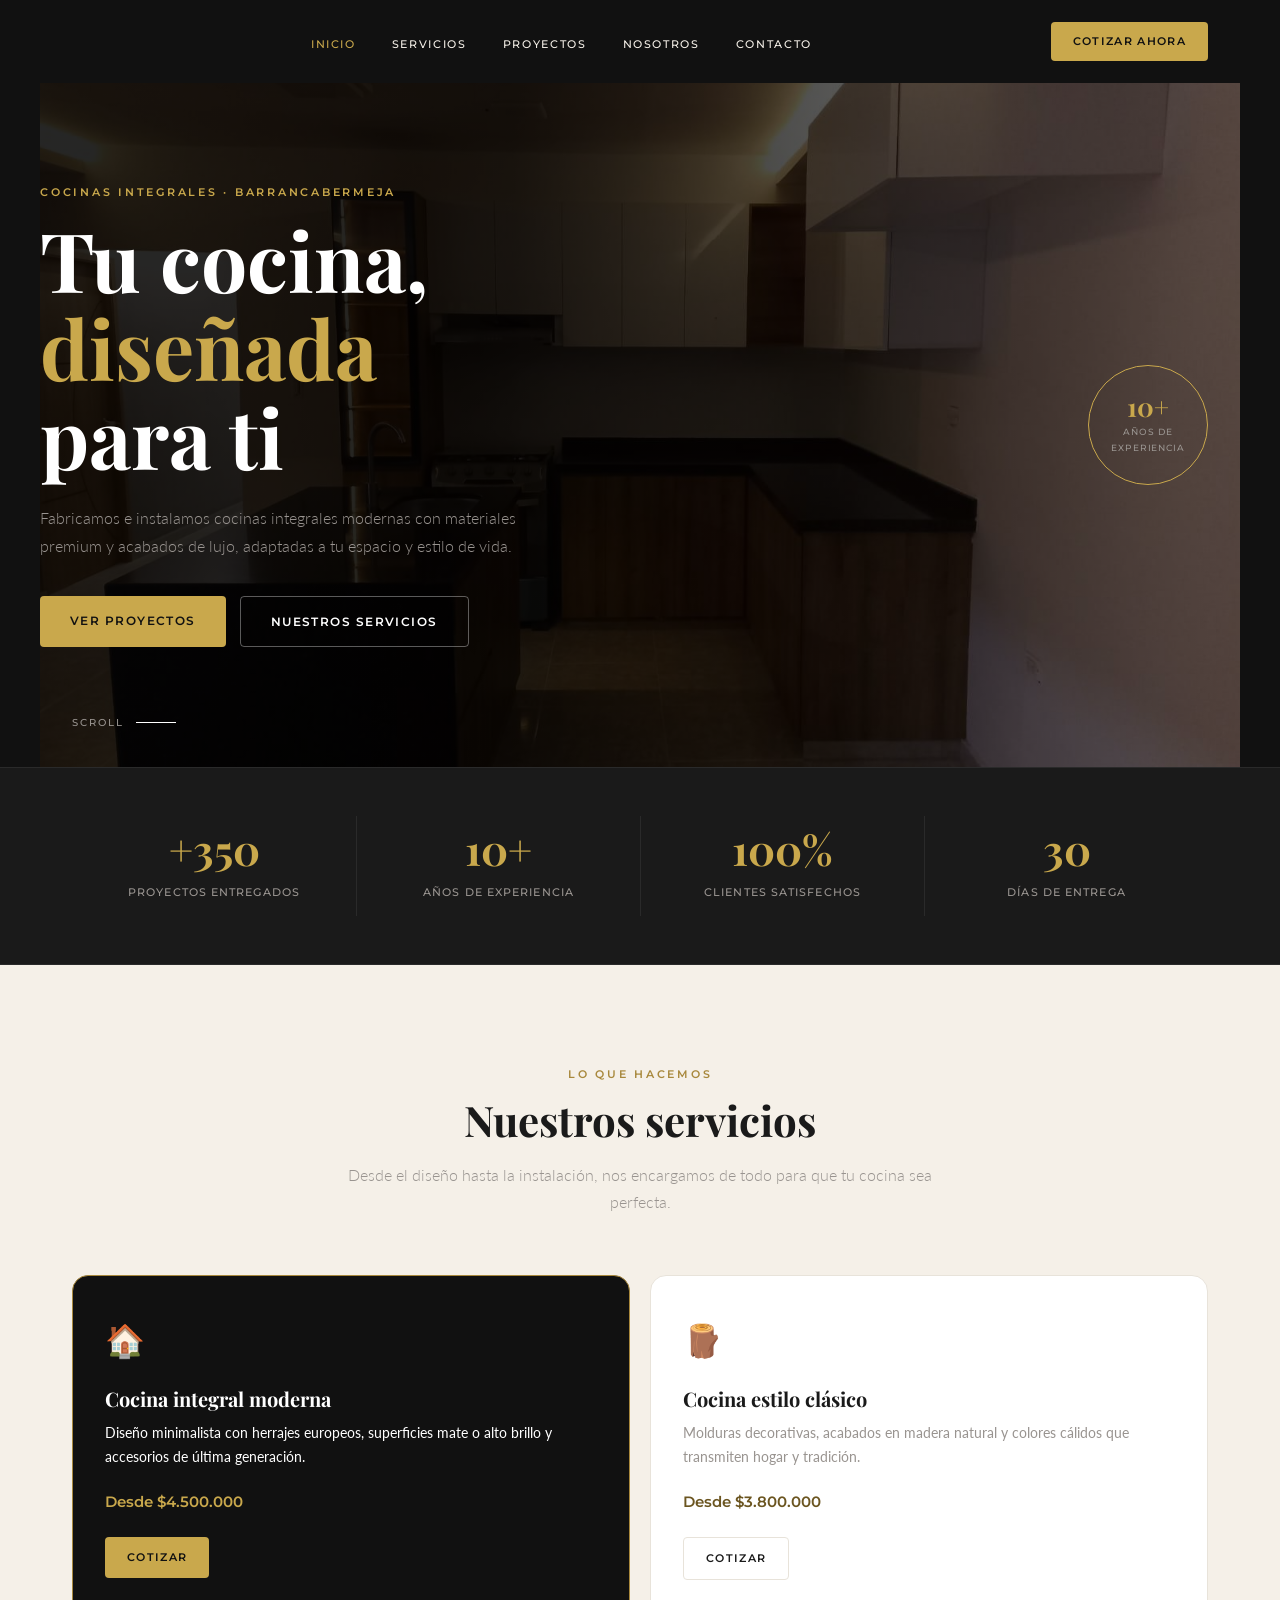
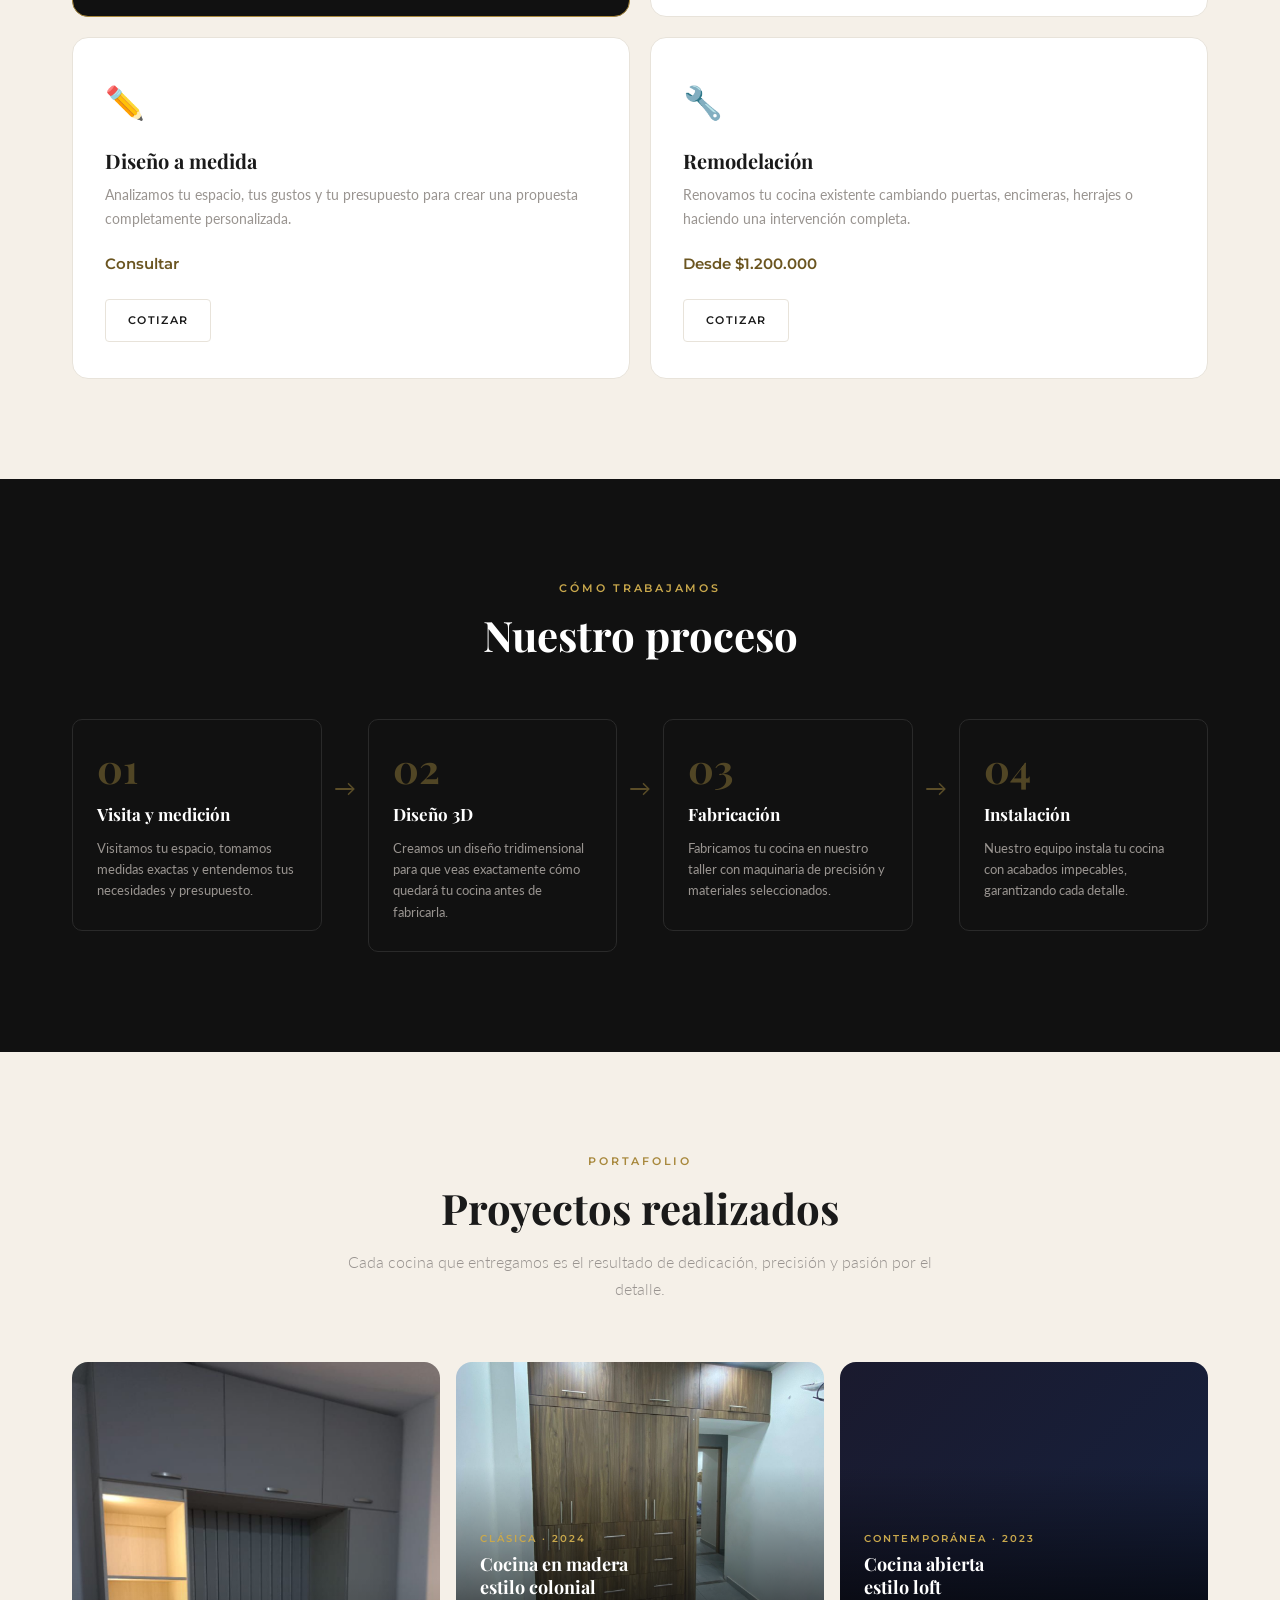
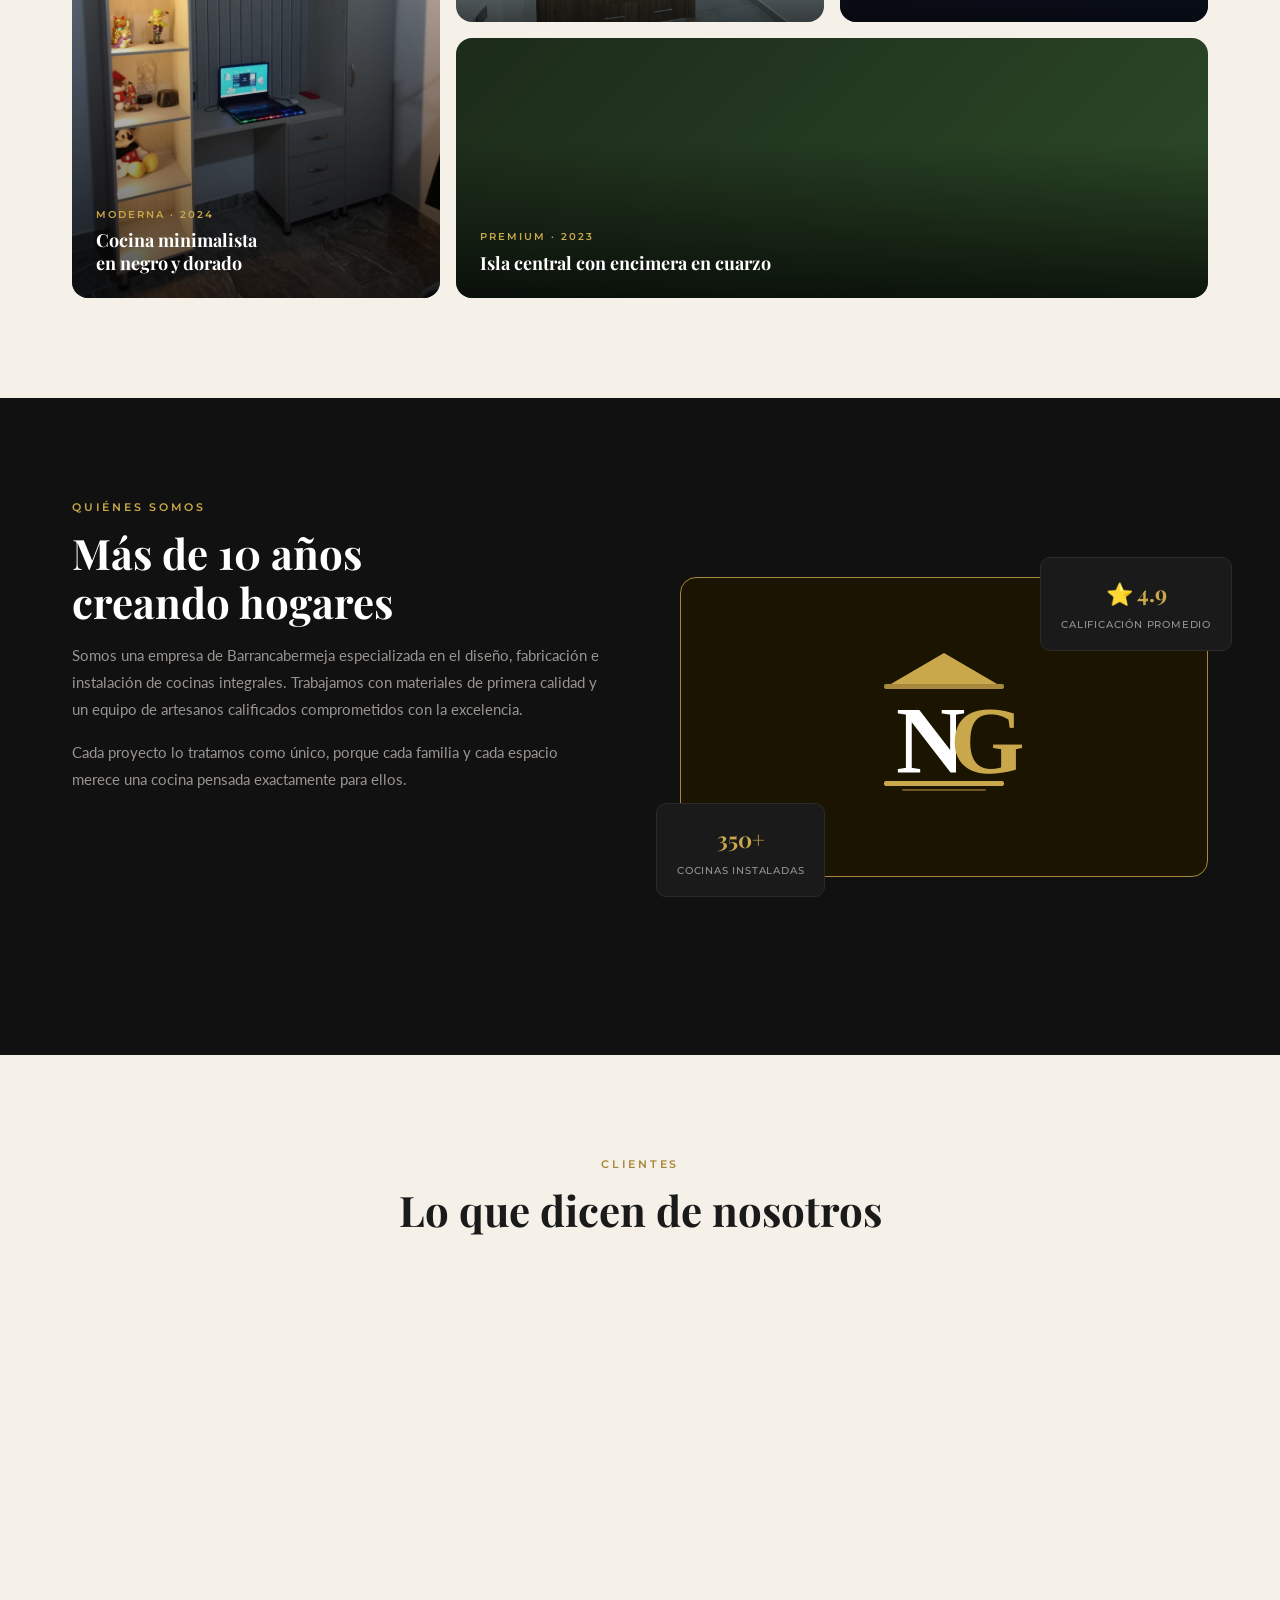
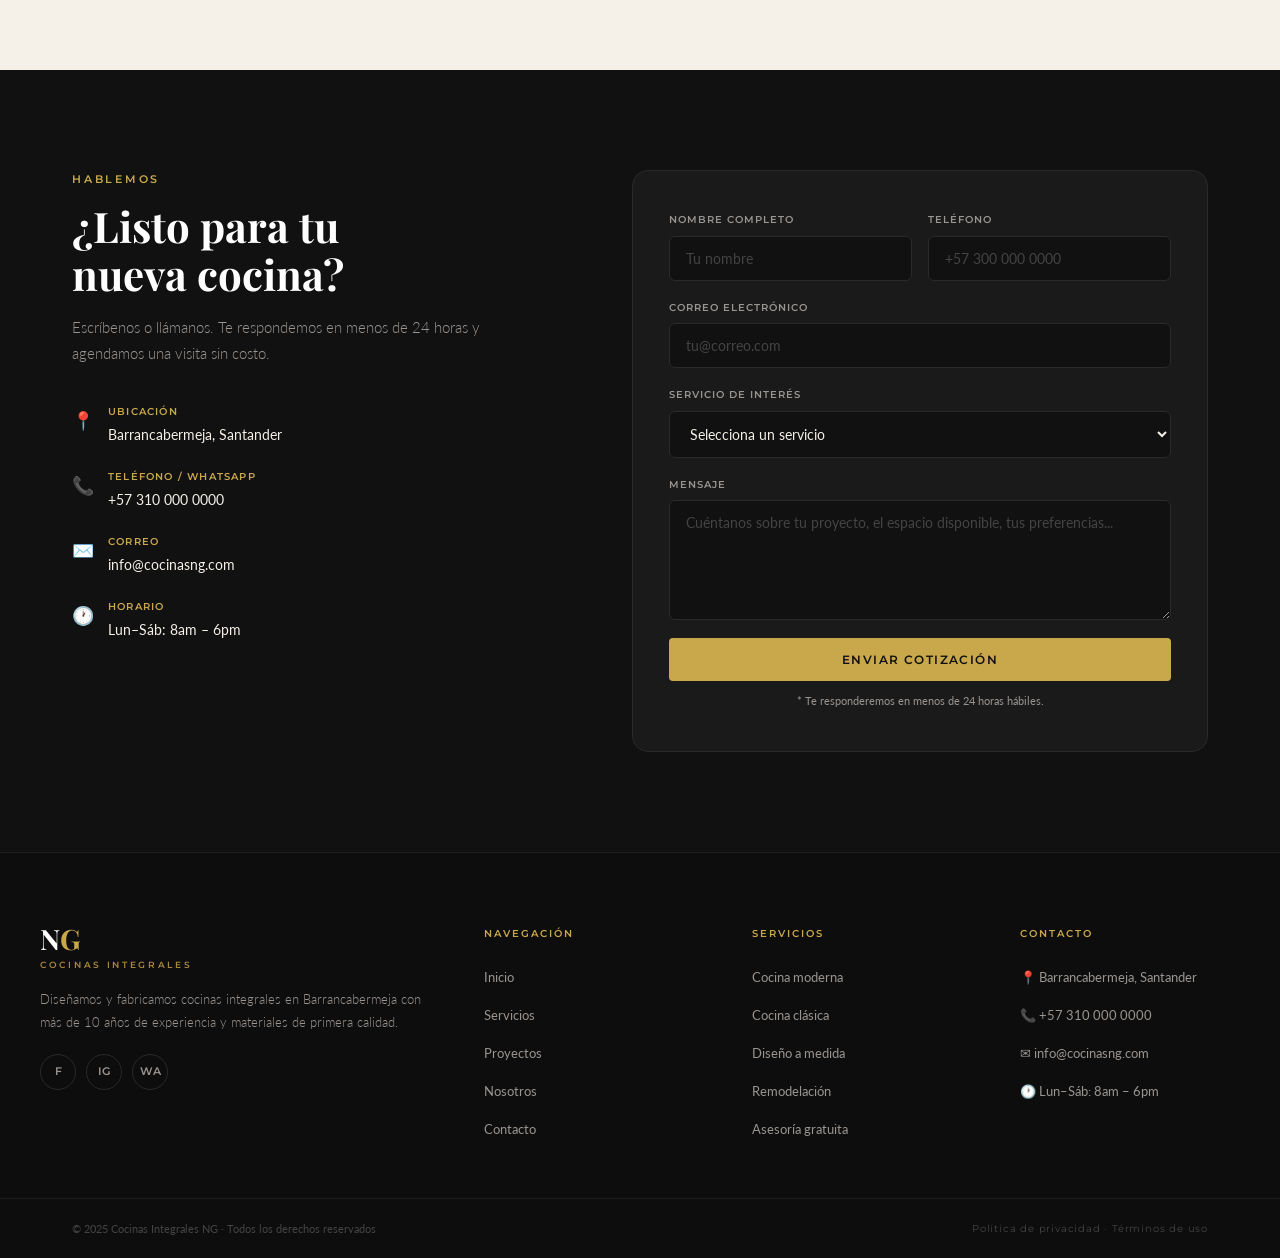
==== proyecto NG/src/templates/index.html @ b02a529f "Add files via upload" ====
<!DOCTYPE html>
<html lang="es">
<head>
  <meta charset="UTF-8" />
  <meta name="viewport" content="width=device-width, initial-scale=1.0" />
  <title>Cocinas Integrales NG — Barrancabermeja</title>
  <link rel="stylesheet" href="../static/css/style.css" />
  <link rel="preconnect" href="https://fonts.googleapis.com" />
  <link rel="preconnect" href="https://fonts.gstatic.com" crossorigin />
  <link href="https://fonts.googleapis.com/css2?family=Playfair+Display:ital,wght@0,400;0,700;1,400&family=Montserrat:wght@300;400;500;600&family=Lato:wght@300;400;700&display=swap" rel="stylesheet" />
</head>
<body>

  <!-- ═══════════════════ HEADER / NAV ═══════════════════ -->
  <header class="header" id="header">
    <nav class="nav container">
      <div class="nav__logo">
        <!-- <span class="nav__logo-n">N</span><span class="nav__logo-g">G</span> -->
      
    </div>
      <ul class="nav__links">
        <li><a href="#inicio" class="nav__link active">Inicio</a></li>
        <li><a href="#servicios" class="nav__link">Servicios</a></li>
        <li><a href="#proyectos" class="nav__link">Proyectos</a></li>
        <li><a href="#nosotros" class="nav__link">Nosotros</a></li>
        <li><a href="#contacto" class="nav__link">Contacto</a></li>
      </ul>
      <a href="#contacto" class="btn btn--gold nav__cta">Cotizar ahora</a>
      <button class="nav__burger" id="burger" aria-label="Menú">
        <span></span><span></span><span></span>
      </button>
    </nav>

    <!-- HERO -->
    <section class="hero container" id="inicio">
      <div class="hero__content">
        <p class="eyebrow">Cocinas Integrales · Barrancabermeja</p>
        <h1 class="hero__title">
          Tu cocina,<br>
          <span class="hero__title--gold">diseñada</span><br>
          para ti
        </h1>
        <p class="hero__sub">Fabricamos e instalamos cocinas integrales modernas con materiales premium y acabados de lujo, adaptadas a tu espacio y estilo de vida.</p>
        <div class="hero__actions">
          <a href="#proyectos" class="btn btn--gold">Ver proyectos</a>
          <a href="#servicios" class="btn btn--outline">Nuestros servicios</a>
        </div>
      </div>
      <div class="hero__badge">
        <div class="hero__badge-inner">
          <span class="hero__badge-num">10+</span>
          <span class="hero__badge-text">Años de<br>experiencia</span>
        </div>
      </div>
      <div class="hero__scroll">
        <span>Scroll</span>
        <div class="hero__scroll-line"></div>
      </div>
    </section>
  </header>

  <!-- ═══════════════════ STATS ═══════════════════ -->
  <section class="stats">
    <div class="container stats__grid">
      <div class="stat">
        <span class="stat__num">+350</span>
        <span class="stat__label">Proyectos entregados</span>
      </div>
      <div class="stat stat--divider">
        <span class="stat__num">10+</span>
        <span class="stat__label">Años de experiencia</span>
      </div>
      <div class="stat stat--divider">
        <span class="stat__num">100%</span>
        <span class="stat__label">Clientes satisfechos</span>
      </div>
      <div class="stat stat--divider">
        <span class="stat__num">30</span>
        <span class="stat__label">Días de entrega</span>
      </div>
    </div>
  </section>

  <!-- ═══════════════════ SERVICIOS ═══════════════════ -->
  <section class="servicios section" id="servicios">
    <div class="container">
      <div class="section__header">
        <p class="eyebrow eyebrow--dark">Lo que hacemos</p>
        <h2 class="section__title">Nuestros servicios</h2>
        <p class="section__sub">Desde el diseño hasta la instalación, nos encargamos de todo para que tu cocina sea perfecta.</p>
      </div>
      <div class="servicios__grid">
        <div class="service-card service-card--featured">
          <div class="service-card__icon">🏠</div>
          <h3 class="service-card__title">Cocina integral moderna</h3>
          <p class="service-card__text">Diseño minimalista con herrajes europeos, superficies mate o alto brillo y accesorios de última generación.</p>
          <div class="service-card__price">Desde $4.500.000</div>
          <a href="#contacto" class="btn btn--gold service-card__btn">Cotizar</a>
        </div>
        <div class="service-card">
          <div class="service-card__icon">🪵</div>
          <h3 class="service-card__title">Cocina estilo clásico</h3>
          <p class="service-card__text">Molduras decorativas, acabados en madera natural y colores cálidos que transmiten hogar y tradición.</p>
          <div class="service-card__price">Desde $3.800.000</div>
          <a href="#contacto" class="btn btn--outline-dark service-card__btn">Cotizar</a>
        </div>
        <div class="service-card">
          <div class="service-card__icon">✏️</div>
          <h3 class="service-card__title">Diseño a medida</h3>
          <p class="service-card__text">Analizamos tu espacio, tus gustos y tu presupuesto para crear una propuesta completamente personalizada.</p>
          <div class="service-card__price">Consultar</div>
          <a href="#contacto" class="btn btn--outline-dark service-card__btn">Cotizar</a>
        </div>
        <div class="service-card">
          <div class="service-card__icon">🔧</div>
          <h3 class="service-card__title">Remodelación</h3>
          <p class="service-card__text">Renovamos tu cocina existente cambiando puertas, encimeras, herrajes o haciendo una intervención completa.</p>
          <div class="service-card__price">Desde $1.200.000</div>
          <a href="#contacto" class="btn btn--outline-dark service-card__btn">Cotizar</a>
        </div>
      </div>
    </div>
  </section>

  <!-- ═══════════════════ PROCESO ═══════════════════ -->
  <section class="proceso section" id="proceso">
    <div class="container">
      <div class="section__header">
        <p class="eyebrow eyebrow--gold">Cómo trabajamos</p>
        <h2 class="section__title section__title--light">Nuestro proceso</h2>
      </div>
      <div class="proceso__steps">
        <div class="step">
          <div class="step__num">01</div>
          <h3 class="step__title">Visita y medición</h3>
          <p class="step__text">Visitamos tu espacio, tomamos medidas exactas y entendemos tus necesidades y presupuesto.</p>
        </div>
        <div class="step__arrow">→</div>
        <div class="step">
          <div class="step__num">02</div>
          <h3 class="step__title">Diseño 3D</h3>
          <p class="step__text">Creamos un diseño tridimensional para que veas exactamente cómo quedará tu cocina antes de fabricarla.</p>
        </div>
        <div class="step__arrow">→</div>
        <div class="step">
          <div class="step__num">03</div>
          <h3 class="step__title">Fabricación</h3>
          <p class="step__text">Fabricamos tu cocina en nuestro taller con maquinaria de precisión y materiales seleccionados.</p>
        </div>
        <div class="step__arrow">→</div>
        <div class="step">
          <div class="step__num">04</div>
          <h3 class="step__title">Instalación</h3>
          <p class="step__text">Nuestro equipo instala tu cocina con acabados impecables, garantizando cada detalle.</p>
        </div>
      </div>
    </div>
  </section>

  <!-- ═══════════════════ PROYECTOS ═══════════════════ -->
  <section class="proyectos section" id="proyectos">
    <div class="container">
      <div class="section__header">
        <p class="eyebrow eyebrow--dark">Portafolio</p>
        <h2 class="section__title">Proyectos realizados</h2>
        <p class="section__sub">Cada cocina que entregamos es el resultado de dedicación, precisión y pasión por el detalle.</p>
      </div>
      <div class="proyectos__grid">
        <div class="proyecto-card proyecto-card--tall">
          <div class="proyecto-card__img" style="background-image: url('../static/img/close_escritorio.jpeg'); background-size: cover; background-position: center;">
            <div class="proyecto-card__overlay">
              <span class="proyecto-card__tag">Moderna · 2024</span>
              <h3 class="proyecto-card__title">Cocina minimalista<br>en negro y dorado</h3>
            </div>
          </div>
        </div>
        <div class="proyecto-card">
          <div class="proyecto-card__img" style="background-image: url('../static/img/closet.jpeg'); background-size: cover; background-position: center;">
            <div class="proyecto-card__overlay">
              <span class="proyecto-card__tag">Clásica · 2024</span>
              <h3 class="proyecto-card__title">Cocina en madera<br>estilo colonial</h3>
            </div>
          </div>
        </div>
        <div class="proyecto-card">
          <div class="proyecto-card__img" style="background: linear-gradient(135deg, #1a1a2e 0%, #16213e 100%);">
            <div class="proyecto-card__overlay">
              <span class="proyecto-card__tag">Contemporánea · 2023</span>
              <h3 class="proyecto-card__title">Cocina abierta<br>estilo loft</h3>
            </div>
          </div>
        </div>
        <div class="proyecto-card proyecto-card--wide">
          <div class="proyecto-card__img" style="background: linear-gradient(135deg, #1c2b1a 0%, #2d4a28 100%);">
            <div class="proyecto-card__overlay">
              <span class="proyecto-card__tag">Premium · 2023</span>
              <h3 class="proyecto-card__title">Isla central con encimera en cuarzo</h3>
            </div>
          </div>
        </div>
      </div>
    </div>
  </section>

  <!-- ═══════════════════ NOSOTROS ═══════════════════ -->
  <section class="nosotros section" id="nosotros">
    <div class="container nosotros__layout">
      <div class="nosotros__content">
        <p class="eyebrow eyebrow--gold">Quiénes somos</p>
        <h2 class="section__title section__title--light">Más de 10 años<br>creando hogares</h2>
        <p class="nosotros__text">Somos una empresa de Barrancabermeja especializada en el diseño, fabricación e instalación de cocinas integrales. Trabajamos con materiales de primera calidad y un equipo de artesanos calificados comprometidos con la excelencia.</p>
        <p class="nosotros__text">Cada proyecto lo tratamos como único, porque cada familia y cada espacio merece una cocina pensada exactamente para ellos.</p>
        <div class="nosotros__features">
          <div class="feature">
            <div class="feature__icon">✓</div>
            <span>Garantía de 1 año en materiales e instalación</span>
          </div>
          <div class="feature">
            <div class="feature__icon">✓</div>
            <span>Materiales importados de alta durabilidad</span>
          </div>
          <div class="feature">
            <div class="feature__icon">✓</div>
            <span>Diseño 3D gratuito con cada cotización</span>
          </div>
          <div class="feature">
            <div class="feature__icon">✓</div>
            <span>Financiación disponible</span>
          </div>
        </div>
      </div>
      <div class="nosotros__visual">
        <div class="nosotros__card-big">
          <div class="nosotros__logo-display">
            <div class="ng-icon">
              <svg viewBox="0 0 200 180" xmlns="http://www.w3.org/2000/svg">
                <polygon points="100,20 160,55 40,55" fill="#C9A84C"/>
                <rect x="40" y="51" width="120" height="5" rx="2" fill="#A8883C"/>
                <text x="52" y="140" font-family="Georgia, serif" font-size="96" font-weight="700" fill="#FFFFFF">N</text>
                <text x="106" y="140" font-family="Georgia, serif" font-size="96" font-weight="700" fill="#C9A84C">G</text>
                <rect x="40" y="148" width="120" height="5" rx="2" fill="#C9A84C"/>
                <rect x="58" y="156" width="84" height="2" rx="1" fill="#A8883C" opacity="0.6"/>
              </svg>
            </div>
          </div>
        </div>
        <div class="nosotros__card-sm nosotros__card-sm--1">
          <span class="nosotros__card-num">350+</span>
          <span class="nosotros__card-label">Cocinas instaladas</span>
        </div>
        <div class="nosotros__card-sm nosotros__card-sm--2">
          <span class="nosotros__card-num">⭐ 4.9</span>
          <span class="nosotros__card-label">Calificación promedio</span>
        </div>
      </div>
    </div>
  </section>

  <!-- ═══════════════════ TESTIMONIOS ═══════════════════ -->
  <section class="testimonios section">
    <div class="container">
      <div class="section__header">
        <p class="eyebrow eyebrow--dark">Clientes</p>
        <h2 class="section__title">Lo que dicen de nosotros</h2>
      </div>
      <div class="testimonios__grid">
        <div class="testimonio">
          <div class="testimonio__stars">★★★★★</div>
          <p class="testimonio__text">"Quedé encantada con el resultado. El equipo de NG fue muy profesional, cumplieron los tiempos y la cocina quedó exactamente como la soñé."</p>
          <div class="testimonio__author">
            <div class="testimonio__avatar">MP</div>
            <div>
              <div class="testimonio__name">María Pérez</div>
              <div class="testimonio__city">Barrancabermeja</div>
            </div>
          </div>
        </div>
        <div class="testimonio testimonio--featured">
          <div class="testimonio__stars">★★★★★</div>
          <p class="testimonio__text">"El diseño 3D que nos mostraron fue clave para tomar la decisión. Ver la cocina antes de fabricarla nos dio mucha confianza. El resultado superó nuestras expectativas."</p>
          <div class="testimonio__author">
            <div class="testimonio__avatar">CR</div>
            <div>
              <div class="testimonio__name">Carlos Rodríguez</div>
              <div class="testimonio__city">Barrancabermeja</div>
            </div>
          </div>
        </div>
        <div class="testimonio">
          <div class="testimonio__stars">★★★★★</div>
          <p class="testimonio__text">"Remodelamos nuestra cocina antigua y parece otra. Excelentes materiales, buen precio y atención personalizada. Los recomiendo sin dudar."</p>
          <div class="testimonio__author">
            <div class="testimonio__avatar">LG</div>
            <div>
              <div class="testimonio__name">Laura Gómez</div>
              <div class="testimonio__city">Barrancabermeja</div>
            </div>
          </div>
        </div>
      </div>
    </div>
  </section>

  <!-- ═══════════════════ CONTACTO ═══════════════════ -->
  <section class="contacto section" id="contacto">
    <div class="container contacto__layout">
      <div class="contacto__info">
        <p class="eyebrow eyebrow--gold">Hablemos</p>
        <h2 class="section__title section__title--light">¿Listo para tu<br>nueva cocina?</h2>
        <p class="contacto__sub">Escríbenos o llámanos. Te respondemos en menos de 24 horas y agendamos una visita sin costo.</p>
        <div class="contacto__datos">
          <div class="contacto__dato">
            <span class="contacto__dato-icon">📍</span>
            <div>
              <div class="contacto__dato-title">Ubicación</div>
              <div class="contacto__dato-val">Barrancabermeja, Santander</div>
            </div>
          </div>
          <div class="contacto__dato">
            <span class="contacto__dato-icon">📞</span>
            <div>
              <div class="contacto__dato-title">Teléfono / WhatsApp</div>
              <div class="contacto__dato-val">+57 310 000 0000</div>
            </div>
          </div>
          <div class="contacto__dato">
            <span class="contacto__dato-icon">✉️</span>
            <div>
              <div class="contacto__dato-title">Correo</div>
              <div class="contacto__dato-val">info@cocinasng.com</div>
            </div>
          </div>
          <div class="contacto__dato">
            <span class="contacto__dato-icon">🕐</span>
            <div>
              <div class="contacto__dato-title">Horario</div>
              <div class="contacto__dato-val">Lun–Sáb: 8am – 6pm</div>
            </div>
          </div>
        </div>
      </div>
      <form class="contacto__form" id="form">
        <div class="form__row">
          <div class="form__group">
            <label class="form__label" for="nombre">Nombre completo</label>
            <input class="form__input" type="text" id="nombre" placeholder="Tu nombre" />
          </div>
          <div class="form__group">
            <label class="form__label" for="telefono">Teléfono</label>
            <input class="form__input" type="tel" id="telefono" placeholder="+57 300 000 0000" />
          </div>
        </div>
        <div class="form__group">
          <label class="form__label" for="email">Correo electrónico</label>
          <input class="form__input" type="email" id="email" placeholder="tu@correo.com" />
        </div>
        <div class="form__group">
          <label class="form__label" for="servicio">Servicio de interés</label>
          <select class="form__input form__select" id="servicio">
            <option value="">Selecciona un servicio</option>
            <option>Cocina integral moderna</option>
            <option>Cocina estilo clásico</option>
            <option>Diseño a medida</option>
            <option>Remodelación</option>
          </select>
        </div>
        <div class="form__group">
          <label class="form__label" for="mensaje">Mensaje</label>
          <textarea class="form__input form__textarea" id="mensaje" placeholder="Cuéntanos sobre tu proyecto, el espacio disponible, tus preferencias..."></textarea>
        </div>
        <button type="submit" class="btn btn--gold btn--full">Enviar cotización</button>
        <p class="form__note">* Te responderemos en menos de 24 horas hábiles.</p>
      </form>
    </div>
  </section>

  <!-- ═══════════════════ FOOTER ═══════════════════ -->
  <footer class="footer">
    <div class="container footer__top">
      <div class="footer__brand">
        <div class="footer__logo">
          <span class="footer__logo-n">N</span><span class="footer__logo-g">G</span>
        </div>
        <p class="footer__tagline">COCINAS INTEGRALES</p>
        <p class="footer__desc">Diseñamos y fabricamos cocinas integrales en Barrancabermeja con más de 10 años de experiencia y materiales de primera calidad.</p>
        <div class="footer__social">
          <a href="#" class="footer__social-link" aria-label="Facebook">f</a>
          <a href="#" class="footer__social-link" aria-label="Instagram">ig</a>
          <a href="#" class="footer__social-link" aria-label="WhatsApp">wa</a>
        </div>
      </div>
      <div class="footer__col">
        <h4 class="footer__col-title">Navegación</h4>
        <ul class="footer__links">
          <li><a href="#inicio" class="footer__link">Inicio</a></li>
          <li><a href="#servicios" class="footer__link">Servicios</a></li>
          <li><a href="#proyectos" class="footer__link">Proyectos</a></li>
          <li><a href="#nosotros" class="footer__link">Nosotros</a></li>
          <li><a href="#contacto" class="footer__link">Contacto</a></li>
        </ul>
      </div>
      <div class="footer__col">
        <h4 class="footer__col-title">Servicios</h4>
        <ul class="footer__links">
          <li><a href="#" class="footer__link">Cocina moderna</a></li>
          <li><a href="#" class="footer__link">Cocina clásica</a></li>
          <li><a href="#" class="footer__link">Diseño a medida</a></li>
          <li><a href="#" class="footer__link">Remodelación</a></li>
          <li><a href="#" class="footer__link">Asesoría gratuita</a></li>
        </ul>
      </div>
      <div class="footer__col">
        <h4 class="footer__col-title">Contacto</h4>
        <ul class="footer__links">
          <li><a href="#" class="footer__link">📍 Barrancabermeja, Santander</a></li>
          <li><a href="tel:+573100000000" class="footer__link">📞 +57 310 000 0000</a></li>
          <li><a href="mailto:info@cocinasng.com" class="footer__link">✉ info@cocinasng.com</a></li>
          <li><a href="#" class="footer__link">🕐 Lun–Sáb: 8am – 6pm</a></li>
        </ul>
      </div>
    </div>
    <div class="footer__bottom">
      <div class="container footer__bottom-inner">
        <span class="footer__copy">© 2025 Cocinas Integrales NG · Todos los derechos reservados</span>
        <span class="footer__legal">Política de privacidad · Términos de uso</span>
      </div>
    </div>
  </footer>

  <script>
    // Navbar scroll
    const header = document.getElementById('header');
    window.addEventListener('scroll', () => {
      header.classList.toggle('header--scrolled', window.scrollY > 60);
    });

    // Burger menu
    const burger = document.getElementById('burger');
    const navLinks = document.querySelector('.nav__links');
    burger.addEventListener('click', () => {
      navLinks.classList.toggle('nav__links--open');
      burger.classList.toggle('nav__burger--open');
    });

    // Active link
    const links = document.querySelectorAll('.nav__link');
    links.forEach(l => l.addEventListener('click', () => {
      links.forEach(x => x.classList.remove('active'));
      l.classList.add('active');
      navLinks.classList.remove('nav__links--open');
    }));

    // Form submit
    document.getElementById('form').addEventListener('submit', e => {
      e.preventDefault();
      alert('¡Gracias! Tu cotización fue enviada. Te contactaremos pronto.');
    });

    // Scroll reveal
    const observer = new IntersectionObserver((entries) => {
      entries.forEach(e => {
        if (e.isIntersecting) e.target.classList.add('visible');
      });
    }, { threshold: 0.12 });
    document.querySelectorAll('.service-card, .step, .proyecto-card, .testimonio, .stat, .feature').forEach(el => {
      el.classList.add('reveal');
      observer.observe(el);
    });
  </script>
</body>
</html>
---- proyecto NG/src/static/css/style.css ----
/* ═══════════════════════════════════════════════════════════
   COCINAS INTEGRALES NG — styles.css
   Paleta: Negro #111111 · Dorado #C9A84C · Crema #F5F0E8
   Tipografía: Playfair Display · Montserrat · Lato
═══════════════════════════════════════════════════════════ */

/* ─── Variables ─── */
:root {
  --ng-negro:       #111111;
  --ng-negro-2:     #1A1A1A;
  --ng-dorado:      #C9A84C;
  --ng-dorado-50:   #F9F2E1;
  --ng-dorado-200:  #EDD98A;
  --ng-dorado-600:  #A8883C;
  --ng-dorado-800:  #6B5520;
  --ng-crema:       #F5F0E8;
  --ng-crema-2:     #E8E3DA;
  --ng-neutro-400:  #999490;
  --ng-neutro-700:  #444241;
  --ng-blanco:      #FFFFFF;

  --font-titular:   'Playfair Display', Georgia, serif;
  --font-ui:        'Montserrat', Arial, sans-serif;
  --font-cuerpo:    'Lato', Arial, sans-serif;

  --container:      1200px;
  --radius:         10px;
  --radius-lg:      16px;
  --transition:     0.3s ease;
  --shadow:         0 8px 40px rgba(0,0,0,0.18);
  --shadow-gold:    0 4px 24px rgba(201,168,76,0.18);
}

/* ─── Reset ─── */
*, *::before, *::after { box-sizing: border-box; margin: 0; padding: 0; }
html { scroll-behavior: smooth; }
body {
  font-family: var(--font-cuerpo);
  background: var(--ng-crema);
  color: var(--ng-neutro-700);
  line-height: 1.75;
  overflow-x: hidden;
}
a { text-decoration: none; color: inherit; }
ul { list-style: none; }
img { max-width: 100%; display: block; }

/* ─── Container ─── */
.container {
  max-width: var(--container);
  margin: 0 auto;
  padding: 0 2rem;
}

/* ─── Utilities ─── */
.section { padding: 100px 0; }
.eyebrow {
  font-family: var(--font-ui);
  font-size: 11px;
  font-weight: 600;
  letter-spacing: 0.25em;
  text-transform: uppercase;
  color: var(--ng-dorado);
  margin-bottom: 12px;
}
.eyebrow--dark { color: var(--ng-dorado-600); }
.eyebrow--gold { color: var(--ng-dorado); }

.section__header {
  text-align: center;
  max-width: 600px;
  margin: 0 auto 60px;
}
.section__title {
  font-family: var(--font-titular);
  font-size: clamp(28px, 4vw, 42px);
  font-weight: 700;
  color: var(--ng-negro-2);
  line-height: 1.15;
  margin-bottom: 16px;
}
.section__title--light { color: var(--ng-blanco); }
.section__sub {
  font-size: 16px;
  font-weight: 300;
  color: var(--ng-neutro-400);
  line-height: 1.7;
}

/* ─── Buttons ─── */
.btn {
  display: inline-block;
  font-family: var(--font-ui);
  font-size: 12px;
  font-weight: 600;
  letter-spacing: 0.12em;
  text-transform: uppercase;
  padding: 14px 30px;
  border-radius: 4px;
  border: none;
  cursor: pointer;
  transition: var(--transition);
}
.btn--gold {
  background: var(--ng-dorado);
  color: var(--ng-negro);
}
.btn--gold:hover {
  background: var(--ng-dorado-600);
  transform: translateY(-2px);
  box-shadow: var(--shadow-gold);
}
.btn--outline {
  background: transparent;
  color: var(--ng-blanco);
  border: 1px solid rgba(255,255,255,0.35);
}
.btn--outline:hover {
  border-color: var(--ng-dorado);
  color: var(--ng-dorado);
  transform: translateY(-2px);
}
.btn--outline-dark {
  background: transparent;
  color: var(--ng-negro-2);
  border: 1px solid var(--ng-crema-2);
}
.btn--outline-dark:hover {
  border-color: var(--ng-dorado);
  color: var(--ng-dorado-800);
  transform: translateY(-2px);
}
.btn--full { width: 100%; text-align: center; }

/* ─── Scroll reveal ─── */
.reveal {
  opacity: 0;
  transform: translateY(28px);
  transition: opacity 0.6s ease, transform 0.6s ease;
}
.reveal.visible {
  opacity: 1;
  transform: translateY(0);
}

/* ══════════════════════════════════════
   HEADER / NAV
══════════════════════════════════════ */
.header {
  background: var(--ng-negro);
  position: relative;
}

.nav {
  display: flex;
  align-items: center;
  justify-content: space-between;
  padding-top: 22px;
  padding-bottom: 22px;
  position: sticky;
  top: 0;
  z-index: 100;
  background: var(--ng-negro);
  transition: box-shadow var(--transition);
}
.header--scrolled .nav {
  box-shadow: 0 2px 24px rgba(0,0,0,0.4);
}

.nav__logo {
  font-family: var(--font-titular);
  font-size: 24px;
  font-weight: 700;
  letter-spacing: 2px;
  line-height: 1;
}
.nav__logo-n { color: var(--ng-blanco); }
.nav__logo-g { color: var(--ng-dorado); }

.nav__links {
  display: flex;
  gap: 36px;
  align-items: center;
}
.nav__link {
  font-family: var(--font-ui);
  font-size: 11px;
  font-weight: 500;
  letter-spacing: 0.15em;
  text-transform: uppercase;
  color: var(--ng-crema);
  transition: color var(--transition);
}
.nav__link:hover,
.nav__link.active { color: var(--ng-dorado); }

.nav__cta { padding: 10px 22px; font-size: 11px; }

.nav__burger {
  display: none;
  flex-direction: column;
  gap: 5px;
  background: none;
  border: none;
  cursor: pointer;
  padding: 4px;
}
.nav__burger span {
  display: block;
  width: 24px;
  height: 2px;
  background: var(--ng-crema);
  border-radius: 2px;
  transition: var(--transition);
}
.nav__burger--open span:nth-child(1) { transform: translateY(7px) rotate(45deg); }
.nav__burger--open span:nth-child(2) { opacity: 0; }
.nav__burger--open span:nth-child(3) { transform: translateY(-7px) rotate(-45deg); }

/* ─── Hero ─── */
.hero {
  padding: 100px 0 120px;
  position: relative;
  display: flex;
  align-items: center;
  background-image: 
    linear-gradient(to right, rgba(0,0,0,0.85) 40%, rgba(0,0,0,0.4) 100%),
    url('../img/presentacion.jpeg');
  background-size: cover;
  background-position: center;
  background-repeat: no-repeat;
  background-attachment: fixed;
}

.hero__content { max-width: 620px; }

.hero__title {
  font-family: var(--font-titular);
  font-size: clamp(44px, 7vw, 82px);
  font-weight: 700;
  color: var(--ng-blanco);
  line-height: 1.08;
  margin-bottom: 24px;
}
.hero__title--gold { color: var(--ng-dorado); }

.hero__sub {
  font-size: 16px;
  font-weight: 300;
  color: var(--ng-neutro-400);
  max-width: 480px;
  margin-bottom: 36px;
  line-height: 1.75;
}

.hero__actions { display: flex; gap: 14px; flex-wrap: wrap; }

.hero__badge {
  position: absolute;
  right: 2rem;
  top: 50%;
  transform: translateY(-50%);
  width: 120px;
  height: 120px;
  border-radius: 50%;
  border: 1.5px solid var(--ng-dorado);
  display: flex;
  align-items: center;
  justify-content: center;
  text-align: center;
  animation: spin-badge 20s linear infinite;
}
@keyframes spin-badge {
  from { transform: translateY(-50%) rotate(0deg); }
  to   { transform: translateY(-50%) rotate(360deg); }
}
.hero__badge-inner {
  animation: spin-badge-counter 20s linear infinite;
}
@keyframes spin-badge-counter {
  from { transform: rotate(0deg); }
  to   { transform: rotate(-360deg); }
}
.hero__badge-num {
  display: block;
  font-family: var(--font-titular);
  font-size: 26px;
  font-weight: 700;
  color: var(--ng-dorado);
  line-height: 1;
}
.hero__badge-text {
  display: block;
  font-family: var(--font-ui);
  font-size: 9px;
  font-weight: 500;
  letter-spacing: 0.1em;
  color: var(--ng-neutro-400);
  text-transform: uppercase;
  margin-top: 4px;
}

.hero__scroll {
  position: absolute;
  bottom: 36px;
  left: 2rem;
  display: flex;
  align-items: center;
  gap: 12px;
}
.hero__scroll span {
  font-family: var(--font-ui);
  font-size: 10px;
  font-weight: 500;
  letter-spacing: 0.2em;
  text-transform: uppercase;
  color: var(--ng-neutro-400);
}
.hero__scroll-line {
  width: 40px;
  height: 1px;
  background: var(--ng-dorado);
  position: relative;
  overflow: hidden;
}
.hero__scroll-line::after {
  content: '';
  position: absolute;
  inset: 0;
  background: var(--ng-blanco);
  animation: scroll-line 1.6s ease-in-out infinite;
}
@keyframes scroll-line {
  0%   { transform: translateX(-100%); }
  100% { transform: translateX(100%); }
}

/* ══════════════════════════════════════
   STATS
══════════════════════════════════════ */
.stats {
  background: var(--ng-negro-2);
  padding: 48px 0;
  border-top: 1px solid #2a2a2a;
  border-bottom: 1px solid #2a2a2a;
}
.stats__grid {
  display: grid;
  grid-template-columns: repeat(4, 1fr);
  gap: 0;
}
.stat {
  text-align: center;
  padding: 12px 20px;
}
.stat--divider {
  border-left: 1px solid #2a2a2a;
}
.stat__num {
  display: block;
  font-family: var(--font-titular);
  font-size: 42px;
  font-weight: 700;
  color: var(--ng-dorado);
  line-height: 1;
  margin-bottom: 6px;
}
.stat__label {
  font-family: var(--font-ui);
  font-size: 11px;
  font-weight: 500;
  letter-spacing: 0.1em;
  text-transform: uppercase;
  color: var(--ng-neutro-400);
}

/* ══════════════════════════════════════
   SERVICIOS
══════════════════════════════════════ */
.servicios { background: var(--ng-crema); }

.servicios__grid {
  display: grid;
  grid-template-columns: repeat(2, 1fr);
  gap: 20px;
}

.service-card {
  background: var(--ng-blanco);
  border-radius: var(--radius-lg);
  padding: 36px 32px;
  border: 0.5px solid var(--ng-crema-2);
  transition: transform var(--transition), box-shadow var(--transition);
}
.service-card:hover {
  transform: translateY(-6px);
  box-shadow: var(--shadow);
}
.service-card--featured {
  background: var(--ng-negro);
  border-color: var(--ng-dorado-600);
  grid-column: span 1;
}
.service-card--featured .service-card__title,
.service-card--featured .service-card__text { color: var(--ng-blanco); }
.service-card--featured .service-card__price { color: var(--ng-dorado); }

.service-card__icon {
  font-size: 32px;
  margin-bottom: 18px;
}
.service-card__title {
  font-family: var(--font-titular);
  font-size: 20px;
  font-weight: 700;
  color: var(--ng-negro-2);
  margin-bottom: 10px;
  line-height: 1.25;
}
.service-card__text {
  font-size: 14px;
  color: var(--ng-neutro-400);
  line-height: 1.7;
  margin-bottom: 20px;
}
.service-card__price {
  font-family: var(--font-ui);
  font-size: 15px;
  font-weight: 600;
  color: var(--ng-dorado-800);
  margin-bottom: 22px;
}
.service-card__btn { font-size: 11px; padding: 11px 22px; }

/* ══════════════════════════════════════
   PROCESO
══════════════════════════════════════ */
.proceso { background: var(--ng-negro); }

.proceso__steps {
  display: flex;
  align-items: flex-start;
  gap: 12px;
  flex-wrap: wrap;
}
.step {
  flex: 1;
  min-width: 180px;
  padding: 28px 24px;
  border: 0.5px solid #2a2a2a;
  border-radius: var(--radius);
  transition: border-color var(--transition), transform var(--transition);
}
.step:hover {
  border-color: var(--ng-dorado);
  transform: translateY(-4px);
}
.step__num {
  font-family: var(--font-titular);
  font-size: 40px;
  font-weight: 700;
  color: var(--ng-dorado);
  opacity: 0.35;
  line-height: 1;
  margin-bottom: 12px;
}
.step__title {
  font-family: var(--font-titular);
  font-size: 17px;
  font-weight: 700;
  color: var(--ng-blanco);
  margin-bottom: 8px;
}
.step__text {
  font-size: 13px;
  color: var(--ng-neutro-400);
  line-height: 1.65;
}
.step__arrow {
  color: var(--ng-dorado);
  font-size: 22px;
  padding-top: 50px;
  opacity: 0.4;
  flex-shrink: 0;
}

/* ══════════════════════════════════════
   PROYECTOS
══════════════════════════════════════ */
.proyectos { background: var(--ng-crema); }

.proyectos__grid {
  display: grid;
  grid-template-columns: repeat(3, 1fr);
  grid-template-rows: 260px 260px;
  gap: 16px;
}
.proyecto-card--tall { grid-row: span 2; }
.proyecto-card--wide { grid-column: span 2; }

.proyecto-card { border-radius: var(--radius-lg); overflow: hidden; }
.proyecto-card__img {
  width: 100%;
  height: 100%;
  position: relative;
  transition: transform 0.5s ease;
}
.proyecto-card:hover .proyecto-card__img { transform: scale(1.03); }
.proyecto-card__overlay {
  position: absolute;
  inset: 0;
  background: linear-gradient(to top, rgba(0,0,0,0.7) 0%, transparent 60%);
  display: flex;
  flex-direction: column;
  justify-content: flex-end;
  padding: 24px;
}
.proyecto-card__tag {
  font-family: var(--font-ui);
  font-size: 10px;
  font-weight: 600;
  letter-spacing: 0.2em;
  text-transform: uppercase;
  color: var(--ng-dorado);
  margin-bottom: 6px;
}
.proyecto-card__title {
  font-family: var(--font-titular);
  font-size: 18px;
  font-weight: 700;
  color: var(--ng-blanco);
  line-height: 1.25;
}

/* ══════════════════════════════════════
   NOSOTROS
══════════════════════════════════════ */
.nosotros { background: var(--ng-negro); }

.nosotros__layout {
  display: grid;
  grid-template-columns: 1fr 1fr;
  gap: 80px;
  align-items: center;
}
.nosotros__text {
  font-size: 15px;
  color: var(--ng-neutro-400);
  line-height: 1.8;
  margin-bottom: 16px;
}
.nosotros__features { margin-top: 28px; display: flex; flex-direction: column; gap: 12px; }
.feature {
  display: flex;
  align-items: center;
  gap: 12px;
  font-size: 14px;
  color: var(--ng-crema);
}
.feature__icon {
  width: 22px;
  height: 22px;
  border-radius: 50%;
  background: var(--ng-dorado);
  color: var(--ng-negro);
  font-size: 11px;
  font-weight: 700;
  display: flex;
  align-items: center;
  justify-content: center;
  flex-shrink: 0;
}

.nosotros__visual { position: relative; }
.nosotros__card-big {
  background: #1A1400;
  border: 1px solid var(--ng-dorado-600);
  border-radius: var(--radius-lg);
  padding: 40px;
  display: flex;
  align-items: center;
  justify-content: center;
  min-height: 300px;
}
.ng-icon svg { width: 200px; height: auto; }

.nosotros__card-sm {
  position: absolute;
  background: var(--ng-negro-2);
  border: 0.5px solid #2a2a2a;
  border-radius: var(--radius);
  padding: 16px 20px;
  text-align: center;
}
.nosotros__card-sm--1 { bottom: -20px; left: -24px; }
.nosotros__card-sm--2 { top: -20px; right: -24px; }
.nosotros__card-num {
  display: block;
  font-family: var(--font-titular);
  font-size: 22px;
  font-weight: 700;
  color: var(--ng-dorado);
}
.nosotros__card-label {
  display: block;
  font-family: var(--font-ui);
  font-size: 10px;
  font-weight: 500;
  letter-spacing: 0.08em;
  color: var(--ng-neutro-400);
  text-transform: uppercase;
  margin-top: 4px;
}

/* ══════════════════════════════════════
   TESTIMONIOS
══════════════════════════════════════ */
.testimonios { background: var(--ng-crema); }

.testimonios__grid {
  display: grid;
  grid-template-columns: repeat(3, 1fr);
  gap: 20px;
}
.testimonio {
  background: var(--ng-blanco);
  border-radius: var(--radius-lg);
  padding: 32px 28px;
  border: 0.5px solid var(--ng-crema-2);
  transition: transform var(--transition), box-shadow var(--transition);
}
.testimonio:hover {
  transform: translateY(-4px);
  box-shadow: var(--shadow);
}
.testimonio--featured {
  background: var(--ng-negro);
  border-color: var(--ng-dorado-600);
}
.testimonio--featured .testimonio__text { color: var(--ng-crema); }
.testimonio--featured .testimonio__name { color: var(--ng-blanco); }
.testimonio--featured .testimonio__city { color: var(--ng-neutro-400); }

.testimonio__stars { color: var(--ng-dorado); font-size: 16px; margin-bottom: 16px; }
.testimonio__text {
  font-size: 14px;
  color: var(--ng-neutro-700);
  line-height: 1.75;
  font-style: italic;
  margin-bottom: 22px;
}
.testimonio__author { display: flex; align-items: center; gap: 12px; }
.testimonio__avatar {
  width: 40px;
  height: 40px;
  border-radius: 50%;
  background: var(--ng-dorado);
  color: var(--ng-negro);
  font-family: var(--font-titular);
  font-size: 13px;
  font-weight: 700;
  display: flex;
  align-items: center;
  justify-content: center;
  flex-shrink: 0;
}
.testimonio__name {
  font-family: var(--font-ui);
  font-size: 13px;
  font-weight: 600;
  color: var(--ng-negro-2);
}
.testimonio__city {
  font-size: 12px;
  color: var(--ng-neutro-400);
  margin-top: 2px;
}

/* ══════════════════════════════════════
   CONTACTO
══════════════════════════════════════ */
.contacto { background: var(--ng-negro); }

.contacto__layout {
  display: grid;
  grid-template-columns: 1fr 1.2fr;
  gap: 80px;
  align-items: start;
}
.contacto__sub {
  font-size: 15px;
  font-weight: 300;
  color: var(--ng-neutro-400);
  line-height: 1.75;
  margin-bottom: 36px;
}
.contacto__datos { display: flex; flex-direction: column; gap: 20px; }
.contacto__dato { display: flex; align-items: flex-start; gap: 14px; }
.contacto__dato-icon { font-size: 18px; flex-shrink: 0; margin-top: 2px; }
.contacto__dato-title {
  font-family: var(--font-ui);
  font-size: 10px;
  font-weight: 600;
  letter-spacing: 0.12em;
  text-transform: uppercase;
  color: var(--ng-dorado);
  margin-bottom: 3px;
}
.contacto__dato-val {
  font-size: 14px;
  color: var(--ng-crema);
}

/* Form */
.contacto__form {
  background: var(--ng-negro-2);
  border-radius: var(--radius-lg);
  padding: 40px 36px;
  border: 0.5px solid #2a2a2a;
  display: flex;
  flex-direction: column;
  gap: 18px;
}
.form__row { display: grid; grid-template-columns: 1fr 1fr; gap: 16px; }
.form__group { display: flex; flex-direction: column; gap: 7px; }
.form__label {
  font-family: var(--font-ui);
  font-size: 10px;
  font-weight: 600;
  letter-spacing: 0.1em;
  text-transform: uppercase;
  color: var(--ng-neutro-400);
}
.form__input {
  background: var(--ng-negro);
  border: 1px solid #2a2a2a;
  border-radius: 6px;
  padding: 13px 16px;
  font-family: var(--font-cuerpo);
  font-size: 14px;
  color: var(--ng-crema);
  outline: none;
  transition: border-color var(--transition), box-shadow var(--transition);
  width: 100%;
}
.form__input::placeholder { color: #444; }
.form__input:focus {
  border-color: var(--ng-dorado);
  box-shadow: 0 0 0 3px rgba(201,168,76,0.1);
}
.form__select { cursor: pointer; }
.form__select option { background: var(--ng-negro); }
.form__textarea { min-height: 120px; resize: vertical; }
.form__note {
  font-size: 11px;
  color: var(--ng-neutro-400);
  text-align: center;
  margin-top: -8px;
}

/* ══════════════════════════════════════
   FOOTER
══════════════════════════════════════ */
.footer { background: #0D0D0D; border-top: 1px solid #1e1e1e; }

.footer__top {
  display: grid;
  grid-template-columns: 1.8fr 1fr 1fr 1fr;
  gap: 48px;
  padding: 72px 0 56px;
}
.footer__logo {
  font-family: var(--font-titular);
  font-size: 28px;
  font-weight: 700;
  line-height: 1;
  margin-bottom: 4px;
}
.footer__logo-n { color: var(--ng-blanco); }
.footer__logo-g { color: var(--ng-dorado); }
.footer__tagline {
  font-family: var(--font-ui);
  font-size: 9px;
  font-weight: 600;
  letter-spacing: 0.3em;
  color: var(--ng-dorado-600);
  text-transform: uppercase;
  margin-bottom: 16px;
}
.footer__desc {
  font-size: 13px;
  font-weight: 300;
  color: var(--ng-neutro-400);
  line-height: 1.75;
  margin-bottom: 20px;
}
.footer__social { display: flex; gap: 10px; }
.footer__social-link {
  width: 36px;
  height: 36px;
  border-radius: 50%;
  border: 1px solid #2a2a2a;
  display: flex;
  align-items: center;
  justify-content: center;
  font-family: var(--font-ui);
  font-size: 11px;
  font-weight: 600;
  color: var(--ng-neutro-400);
  text-transform: uppercase;
  letter-spacing: 0;
  transition: border-color var(--transition), color var(--transition);
}
.footer__social-link:hover {
  border-color: var(--ng-dorado);
  color: var(--ng-dorado);
}
.footer__col-title {
  font-family: var(--font-ui);
  font-size: 10px;
  font-weight: 600;
  letter-spacing: 0.2em;
  text-transform: uppercase;
  color: var(--ng-dorado);
  margin-bottom: 20px;
}
.footer__links { display: flex; flex-direction: column; gap: 10px; }
.footer__link {
  font-size: 13px;
  color: var(--ng-neutro-400);
  transition: color var(--transition);
  line-height: 1.5;
}
.footer__link:hover { color: var(--ng-crema); }

.footer__bottom {
  border-top: 1px solid #1e1e1e;
  padding: 20px 0;
}
.footer__bottom-inner {
  display: flex;
  justify-content: space-between;
  align-items: center;
  flex-wrap: wrap;
  gap: 8px;
}
.footer__copy {
  font-size: 11px;
  color: #444;
}
.footer__legal {
  font-family: var(--font-ui);
  font-size: 10px;
  letter-spacing: 0.08em;
  color: #444;
}

/* ══════════════════════════════════════
   RESPONSIVE
══════════════════════════════════════ */
@media (max-width: 1024px) {
  .nosotros__layout { grid-template-columns: 1fr; gap: 48px; }
  .nosotros__card-sm--1 { bottom: -16px; left: 0; }
  .nosotros__card-sm--2 { top: -16px; right: 0; }
  .footer__top { grid-template-columns: 1fr 1fr; }
  .contacto__layout { grid-template-columns: 1fr; gap: 48px; }
}

@media (max-width: 768px) {
  .section { padding: 72px 0; }
  .nav__links {
    display: none;
    position: absolute;
    top: 100%;
    left: 0;
    right: 0;
    background: var(--ng-negro);
    flex-direction: column;
    gap: 0;
    padding: 16px 0;
    border-top: 1px solid #1e1e1e;
  }
  .nav__links--open { display: flex; }
  .nav__link { padding: 14px 2rem; }
  .nav__cta { display: none; }
  .nav__burger { display: flex; }

  .hero { padding: 72px 0 100px; }
  .hero__badge { display: none; }

  .stats__grid { grid-template-columns: repeat(2, 1fr); }
  .stat--divider:nth-child(2) { border-left: none; }
  .stat--divider:nth-child(3) { border-top: 1px solid #2a2a2a; border-left: none; }
  .stat--divider:nth-child(4) { border-top: 1px solid #2a2a2a; }

  .servicios__grid { grid-template-columns: 1fr; }
  .proceso__steps { flex-direction: column; }
  .step__arrow { display: none; }

  .proyectos__grid {
    grid-template-columns: 1fr;
    grid-template-rows: repeat(4, 220px);
  }
  .proyecto-card--tall { grid-row: span 1; }
  .proyecto-card--wide { grid-column: span 1; }

  .testimonios__grid { grid-template-columns: 1fr; }
  .form__row { grid-template-columns: 1fr; }
  .footer__top { grid-template-columns: 1fr; gap: 36px; }
  .footer__bottom-inner { flex-direction: column; text-align: center; }
}

@media (max-width: 480px) {
  .container { padding: 0 1.25rem; }
  .hero__title { font-size: 38px; }
  .hero__actions { flex-direction: column; }
  .btn { text-align: center; }
}
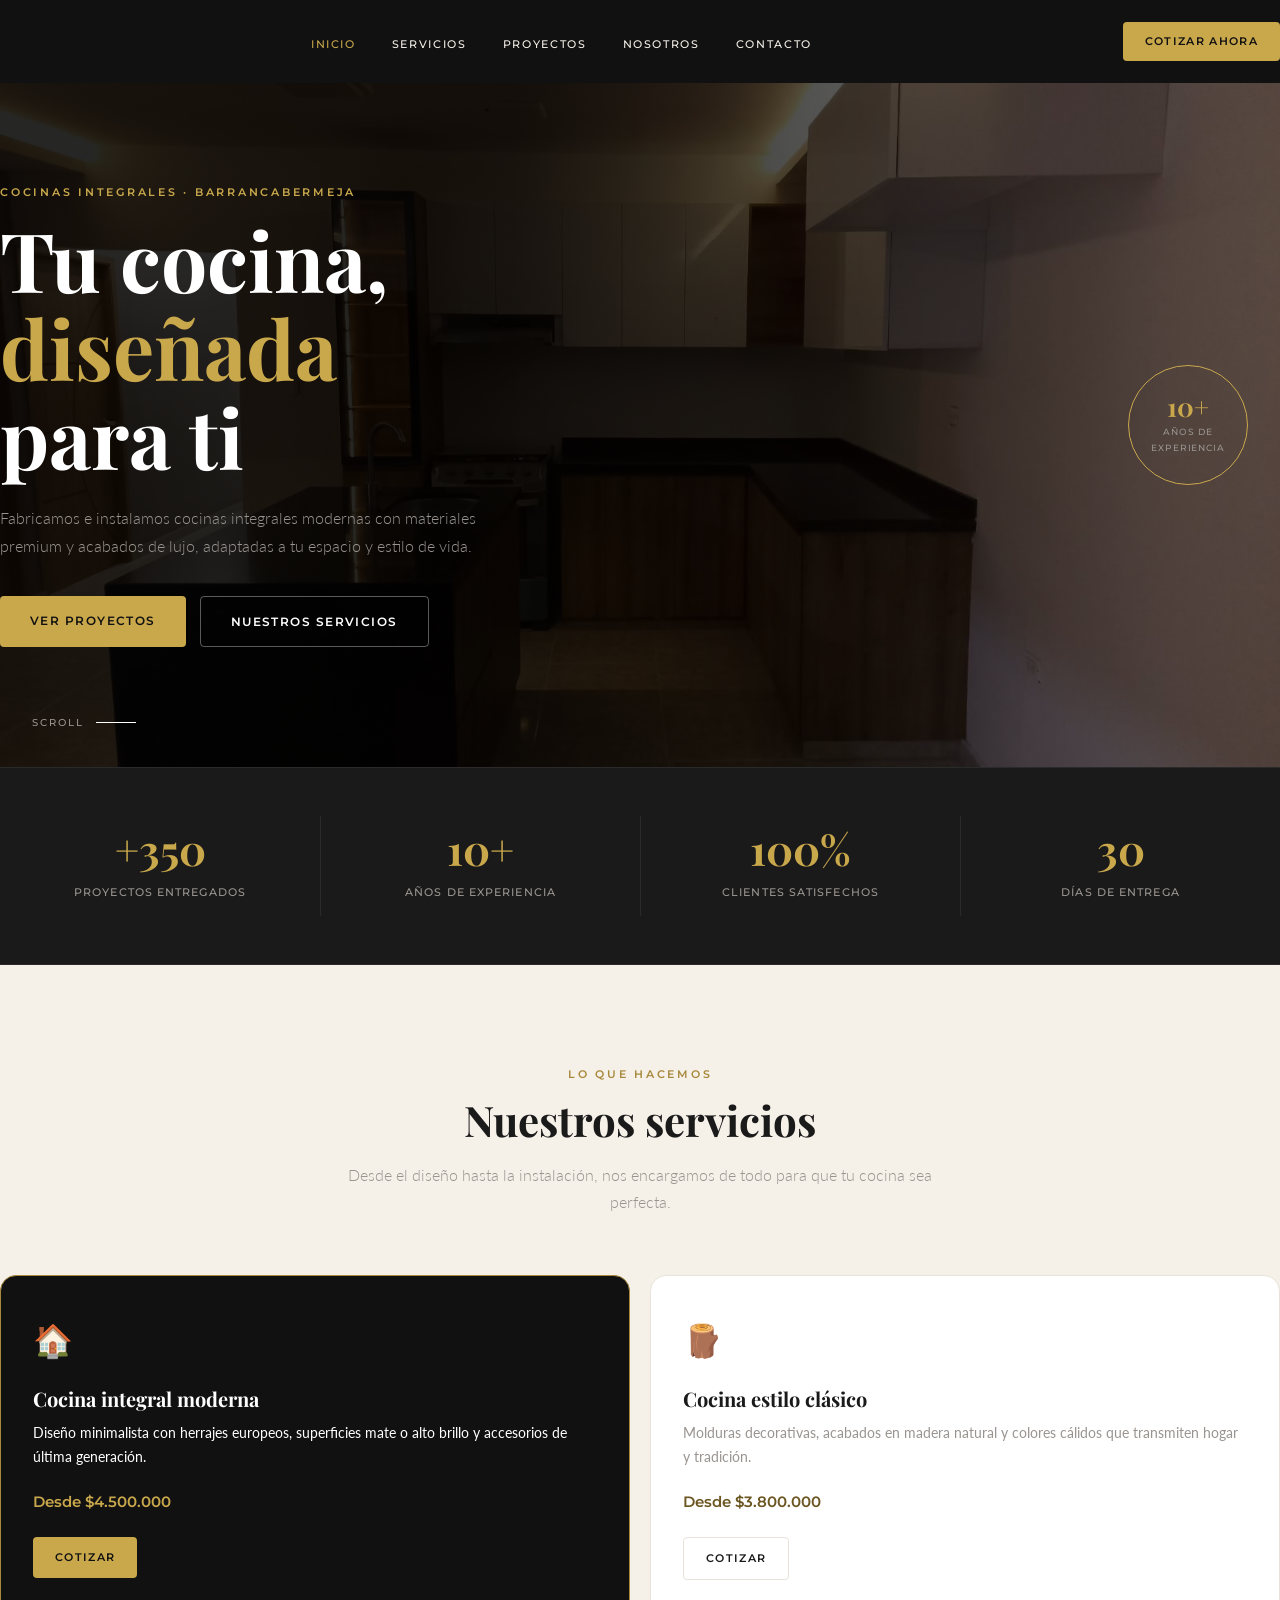
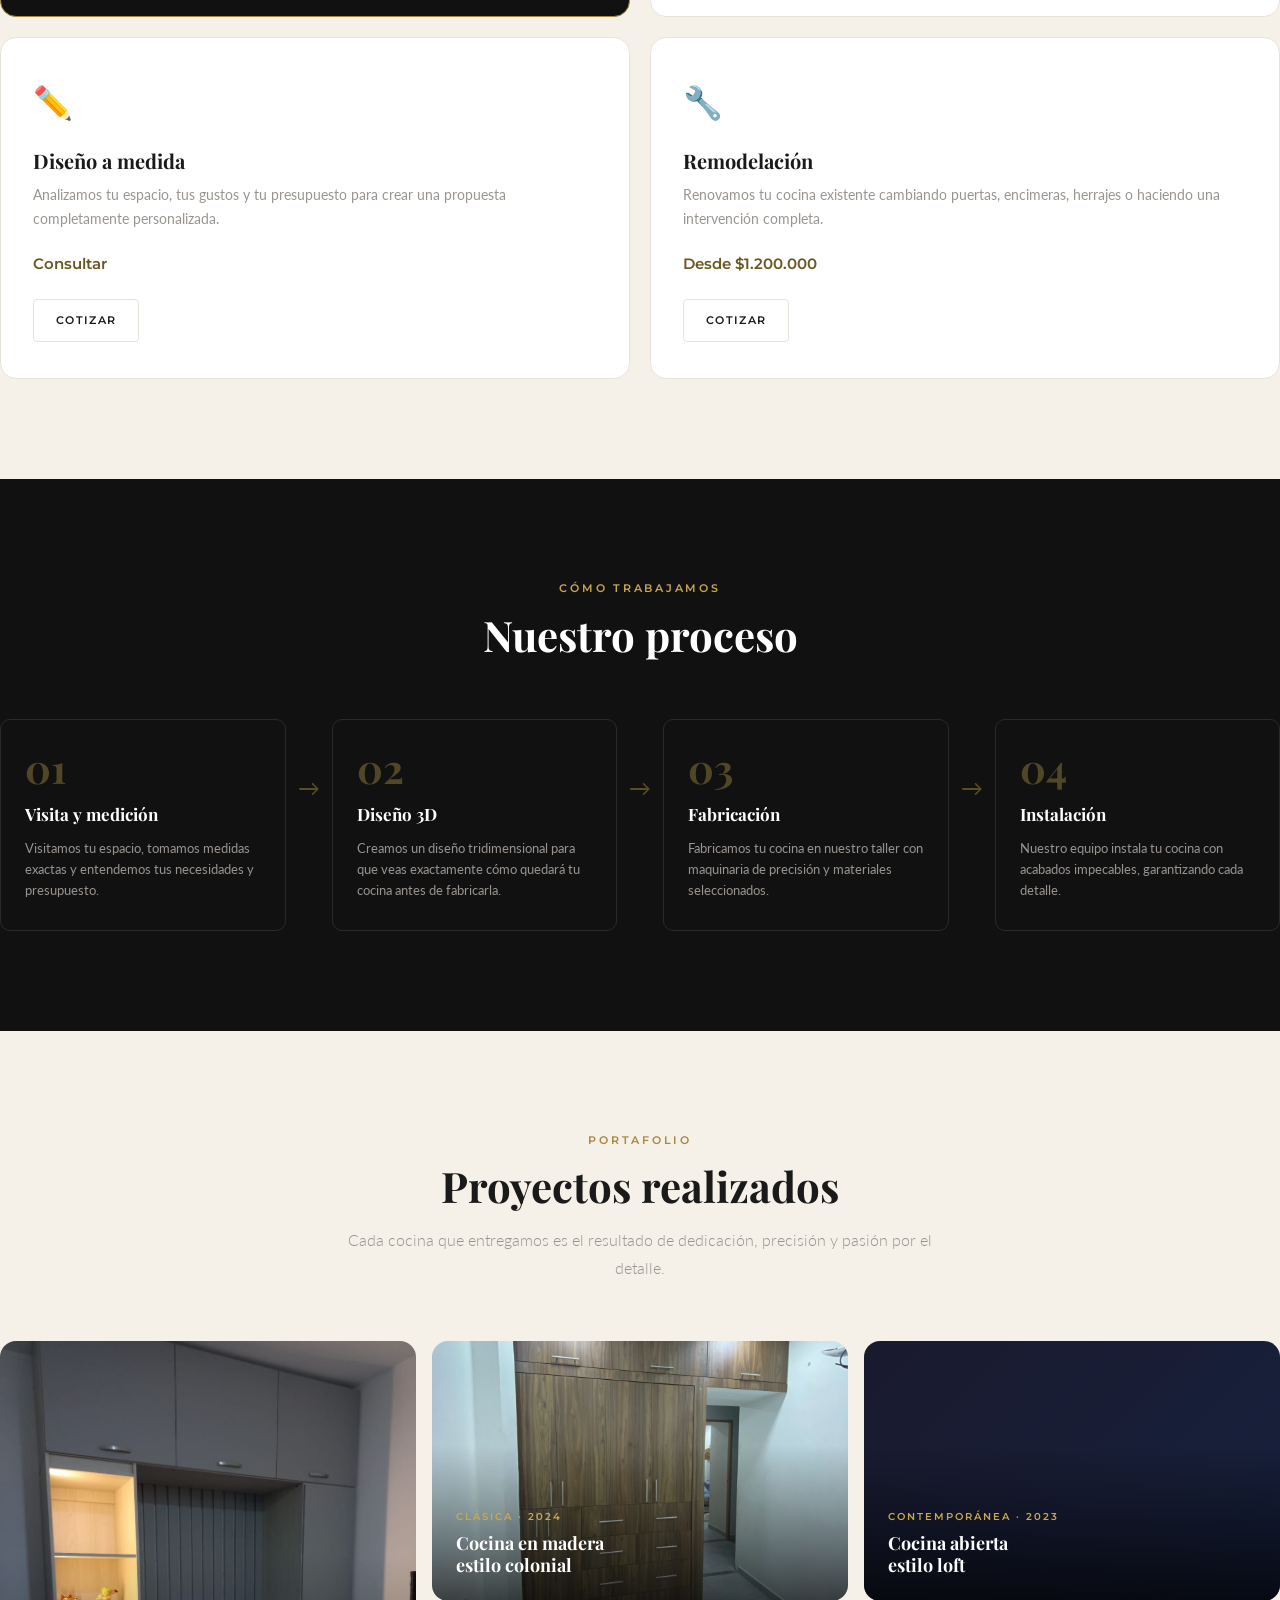
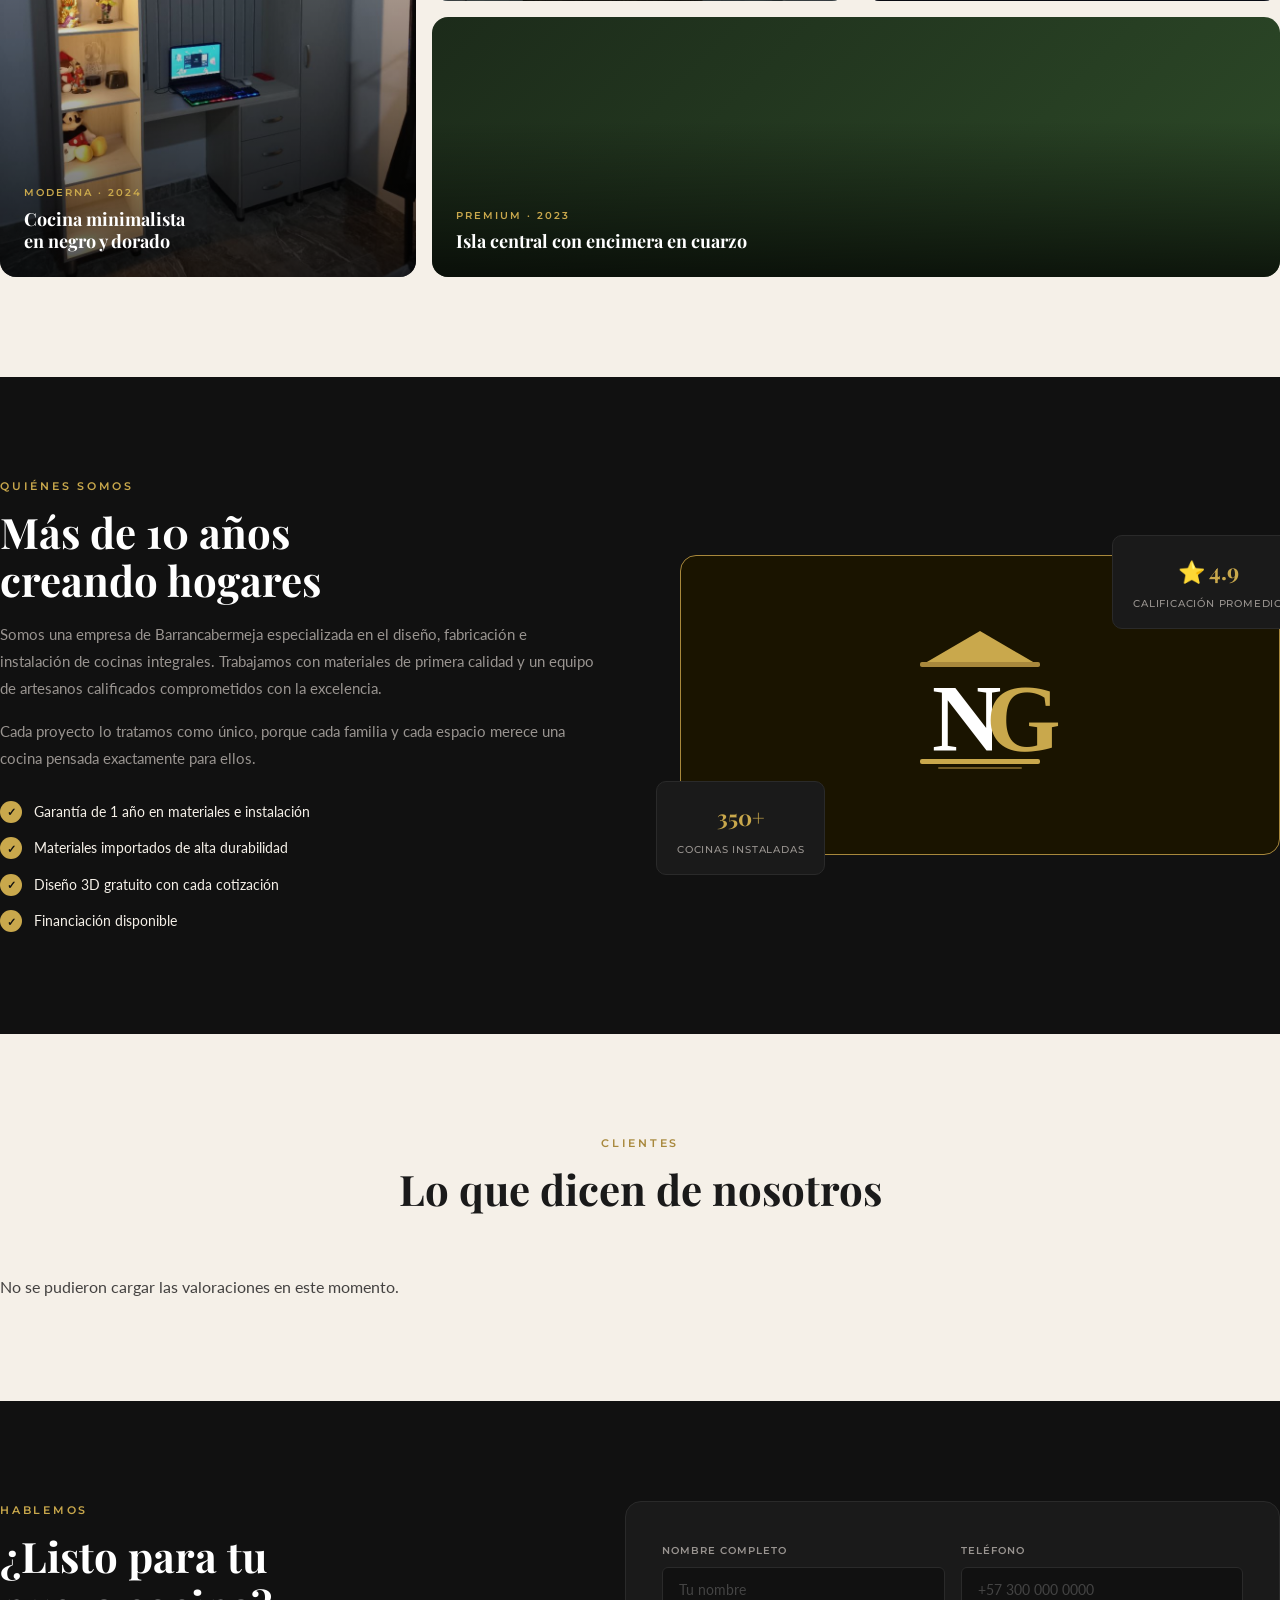
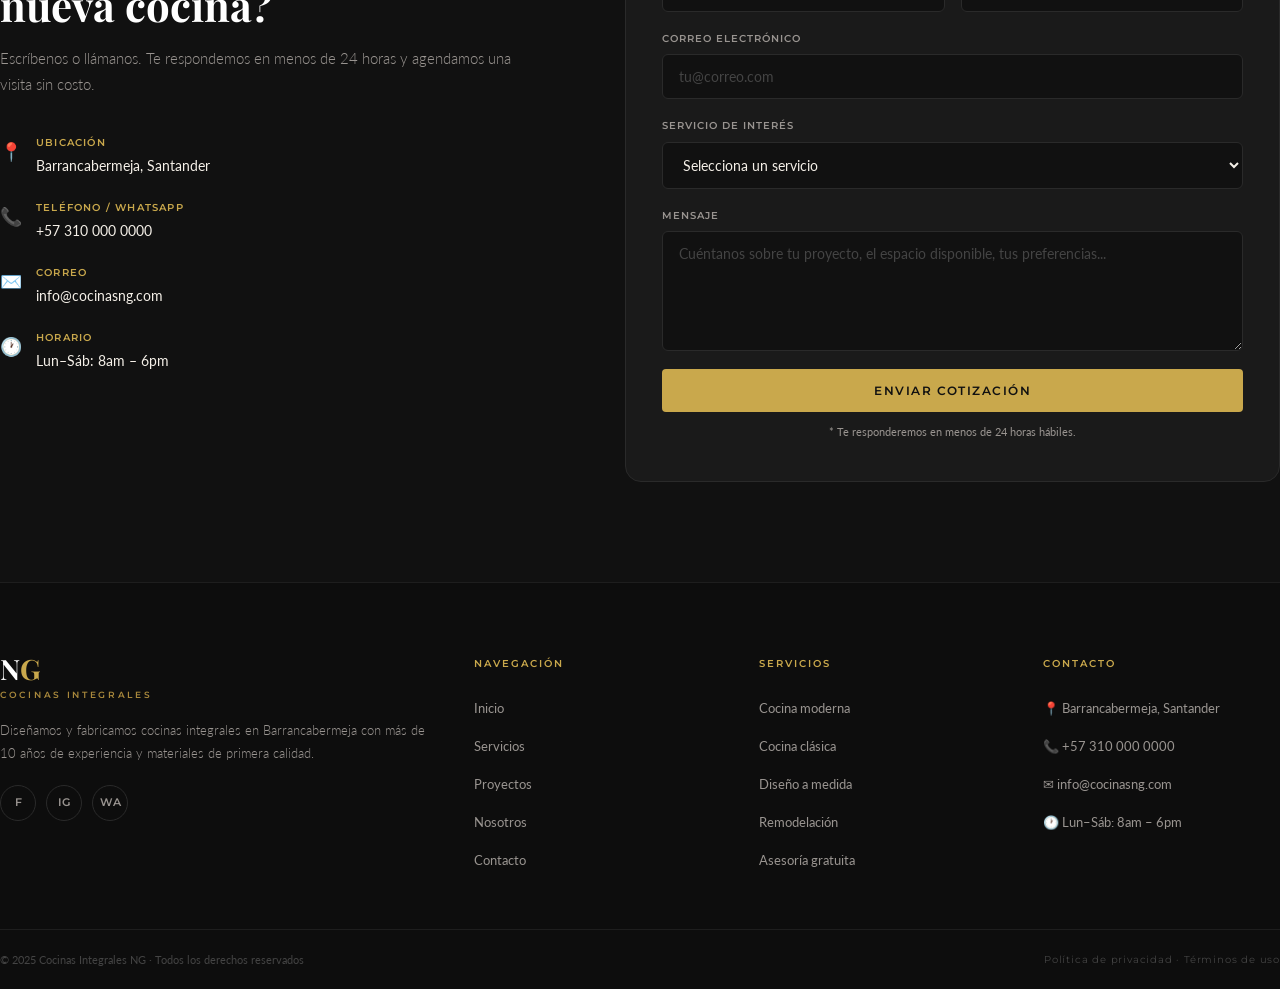
==== commit 76d7ae3d: "Add PHP backend and testimonial management" ====
--- a/proyecto NG/src/templates/index.html
+++ b/proyecto NG/src/templates/index.html
@@ -263,40 +263,8 @@
         <p class="eyebrow eyebrow--dark">Clientes</p>
         <h2 class="section__title">Lo que dicen de nosotros</h2>
       </div>
-      <div class="testimonios__grid">
-        <div class="testimonio">
-          <div class="testimonio__stars">★★★★★</div>
-          <p class="testimonio__text">"Quedé encantada con el resultado. El equipo de NG fue muy profesional, cumplieron los tiempos y la cocina quedó exactamente como la soñé."</p>
-          <div class="testimonio__author">
-            <div class="testimonio__avatar">MP</div>
-            <div>
-              <div class="testimonio__name">María Pérez</div>
-              <div class="testimonio__city">Barrancabermeja</div>
-            </div>
-          </div>
-        </div>
-        <div class="testimonio testimonio--featured">
-          <div class="testimonio__stars">★★★★★</div>
-          <p class="testimonio__text">"El diseño 3D que nos mostraron fue clave para tomar la decisión. Ver la cocina antes de fabricarla nos dio mucha confianza. El resultado superó nuestras expectativas."</p>
-          <div class="testimonio__author">
-            <div class="testimonio__avatar">CR</div>
-            <div>
-              <div class="testimonio__name">Carlos Rodríguez</div>
-              <div class="testimonio__city">Barrancabermeja</div>
-            </div>
-          </div>
-        </div>
-        <div class="testimonio">
-          <div class="testimonio__stars">★★★★★</div>
-          <p class="testimonio__text">"Remodelamos nuestra cocina antigua y parece otra. Excelentes materiales, buen precio y atención personalizada. Los recomiendo sin dudar."</p>
-          <div class="testimonio__author">
-            <div class="testimonio__avatar">LG</div>
-            <div>
-              <div class="testimonio__name">Laura Gómez</div>
-              <div class="testimonio__city">Barrancabermeja</div>
-            </div>
-          </div>
-        </div>
+      <div class="testimonios__grid" id="testimonios-grid" aria-live="polite">
+        <p class="testimonios__status">Cargando valoraciones...</p>
       </div>
     </div>
   </section>
@@ -466,6 +434,73 @@
       el.classList.add('reveal');
       observer.observe(el);
     });
+
+    const testimoniosGrid = document.getElementById('testimonios-grid');
+    fetch('../../../api_testimonios.php')
+      .then(response => {
+        if (!response.ok) throw new Error('No se pudieron cargar las valoraciones');
+        return response.json();
+      })
+      .then(result => {
+        if (result.status !== 'success' || !result.data.length) {
+          testimoniosGrid.textContent = 'Aún no hay valoraciones aprobadas.';
+          return;
+        }
+
+        testimoniosGrid.replaceChildren();
+        result.data.forEach((testimonio, index) => {
+          const calificacion = Math.min(5, Math.max(1, Number(testimonio.calificacion) || 5));
+          const tarjeta = document.createElement('article');
+          tarjeta.className = 'testimonio reveal visible';
+          if (index === 1) tarjeta.classList.add('testimonio--featured');
+
+          let imagenUrl = '';
+          if (testimonio.imagen) {
+            imagenUrl = new URL(`../../../${testimonio.imagen}`, window.location.href).href;
+            tarjeta.classList.add('testimonio--with-image');
+            tarjeta.style.backgroundImage = `linear-gradient(to bottom, rgba(10,10,10,.55), rgba(10,10,10,.88)), url("${imagenUrl}")`;
+          }
+
+          const estrellas = document.createElement('div');
+          estrellas.className = 'testimonio__stars';
+          estrellas.setAttribute('aria-label', `Calificación ${calificacion} de 5`);
+          estrellas.append(`${'★'.repeat(calificacion)}${'☆'.repeat(5 - calificacion)}`);
+          const puntaje = document.createElement('span');
+          puntaje.className = 'testimonio__score';
+          puntaje.textContent = `(${calificacion}/5)`;
+          estrellas.append(puntaje);
+
+          const mensaje = document.createElement('p');
+          mensaje.className = 'testimonio__text';
+          mensaje.textContent = `"${testimonio.mensaje || ''}"`;
+
+          const autor = document.createElement('div');
+          autor.className = 'testimonio__author';
+          const avatar = document.createElement('div');
+          avatar.className = 'testimonio__avatar';
+          if (imagenUrl) {
+            avatar.style.backgroundImage = `url("${imagenUrl}")`;
+            avatar.setAttribute('aria-hidden', 'true');
+          } else {
+            avatar.textContent = (testimonio.nombre || 'NG').trim().split(/\s+/).map(parte => parte[0]).join('').slice(0, 2).toUpperCase();
+          }
+
+          const datosAutor = document.createElement('div');
+          const nombre = document.createElement('div');
+          nombre.className = 'testimonio__name';
+          nombre.textContent = testimonio.nombre || '';
+          const ciudad = document.createElement('div');
+          ciudad.className = 'testimonio__city';
+          ciudad.textContent = testimonio.ciudad || '';
+          datosAutor.append(nombre, ciudad);
+          autor.append(avatar, datosAutor);
+          tarjeta.append(estrellas, mensaje, autor);
+          testimoniosGrid.append(tarjeta);
+        });
+      })
+      .catch(() => {
+        testimoniosGrid.textContent = 'No se pudieron cargar las valoraciones en este momento.';
+      });
   </script>
 </body>
 </html>
--- a/proyecto NG/src/static/css/style.css
+++ b/proyecto NG/src/static/css/style.css
@@ -46,7 +46,7 @@
 img { max-width: 100%; display: block; }
 
 /* ─── Container ─── */
-.container {
+.nav__container {
   max-width: var(--container);
   margin: 0 auto;
   padding: 0 2rem;
@@ -640,8 +640,34 @@
 .testimonio--featured .testimonio__text { color: var(--ng-crema); }
 .testimonio--featured .testimonio__name { color: var(--ng-blanco); }
 .testimonio--featured .testimonio__city { color: var(--ng-neutro-400); }
-
-.testimonio__stars { color: var(--ng-dorado); font-size: 16px; margin-bottom: 16px; }
+.testimonio--with-image {
+  background-size: cover;
+  background-position: center;
+  color: var(--ng-blanco);
+}
+.testimonio--with-image .testimonio__text,
+.testimonio--with-image .testimonio__name,
+.testimonio--with-image .testimonio__city,
+.testimonio--with-image .testimonio__score { color: var(--ng-blanco); }
+.testimonios__status { grid-column: 1 / -1; }
+
+.testimonio__stars {
+  display: flex;
+  align-items: center;
+  gap: 6px;
+  color: var(--ng-dorado);
+  font-size: 16px;
+  letter-spacing: 2px;
+  margin-bottom: 10px;
+}
+.testimonio__score {
+  font-size: 12px;
+  font-weight: 700;
+  letter-spacing: 0.08em;
+  color: var(--ng-negro-2);
+  margin-left: 6px;
+}
+.testimonio--featured .testimonio__score { color: var(--ng-crema); }
 .testimonio__text {
   font-size: 14px;
   color: var(--ng-neutro-700);
@@ -663,6 +689,11 @@
   align-items: center;
   justify-content: center;
   flex-shrink: 0;
+}
+.testimonio--with-image .testimonio__avatar {
+  background-size: cover;
+  background-position: center;
+  border: 2px solid var(--ng-dorado);
 }
 .testimonio__name {
   font-family: var(--font-ui);
